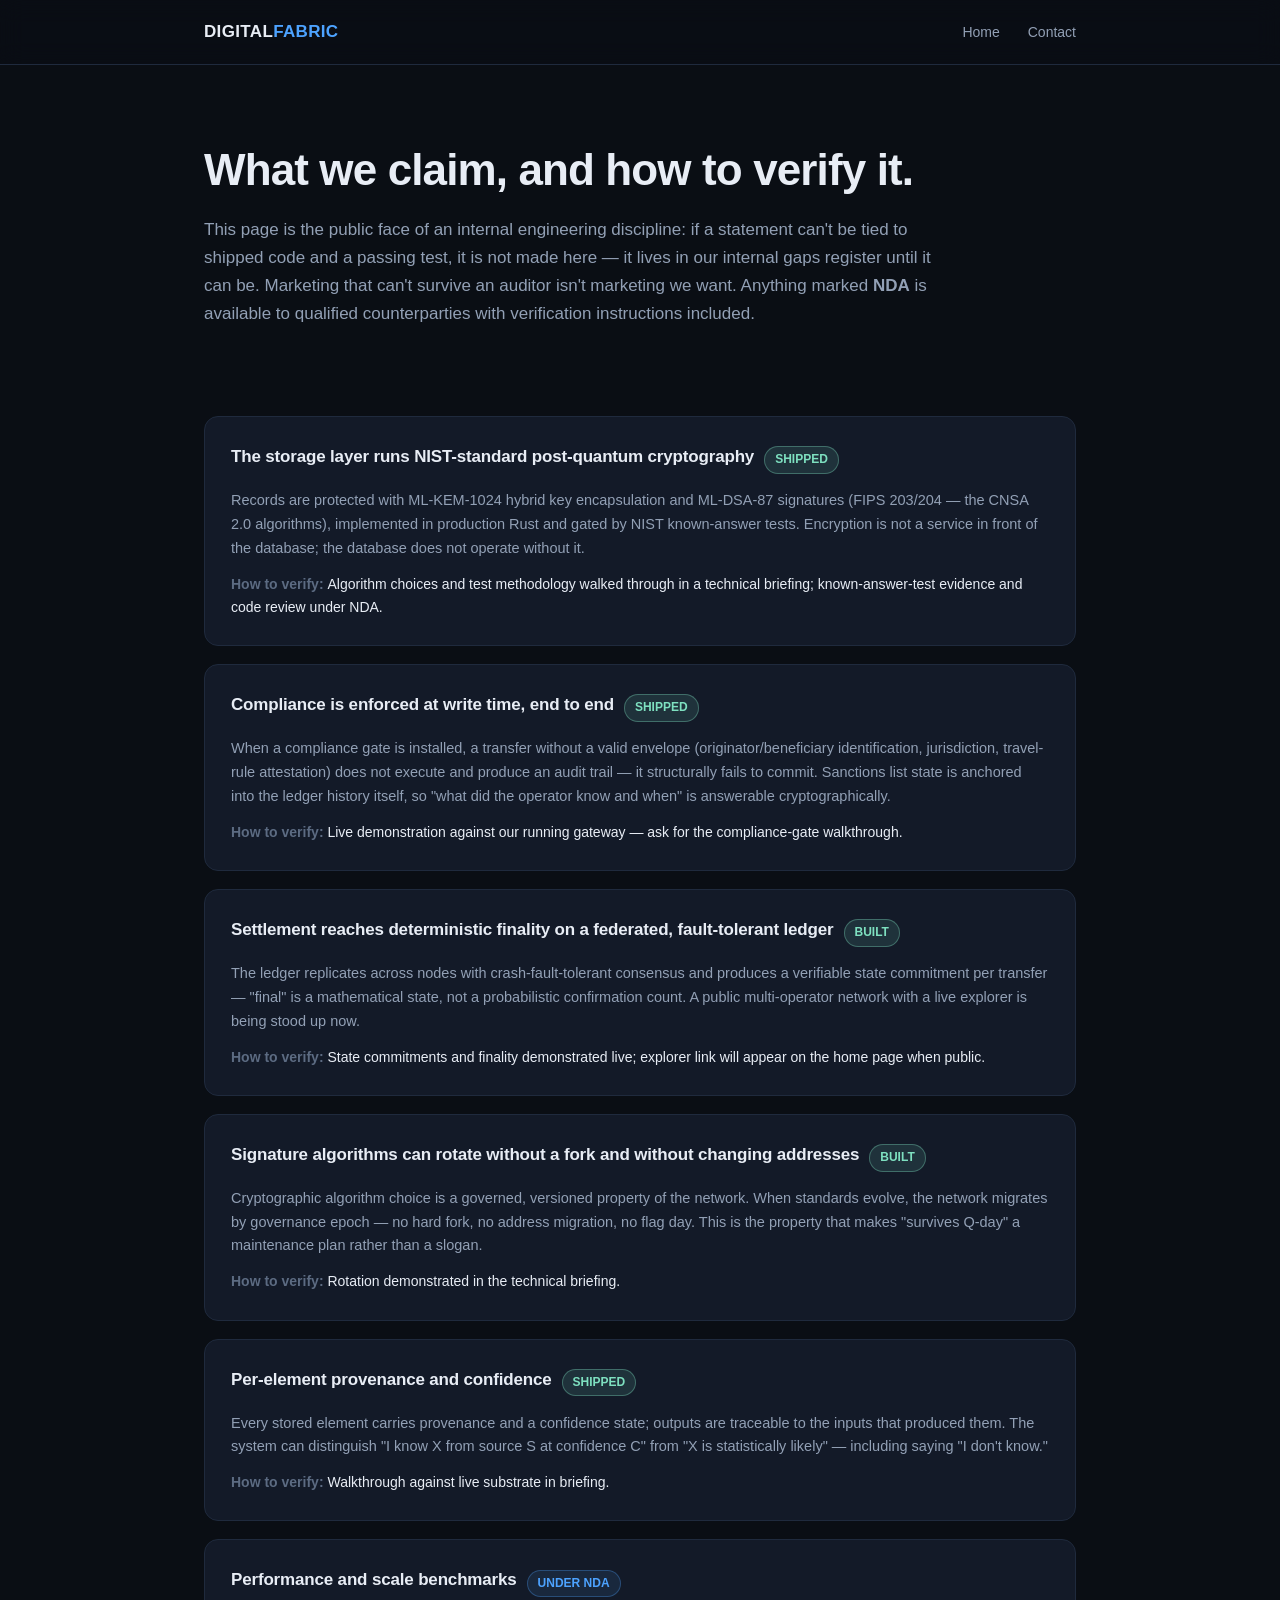
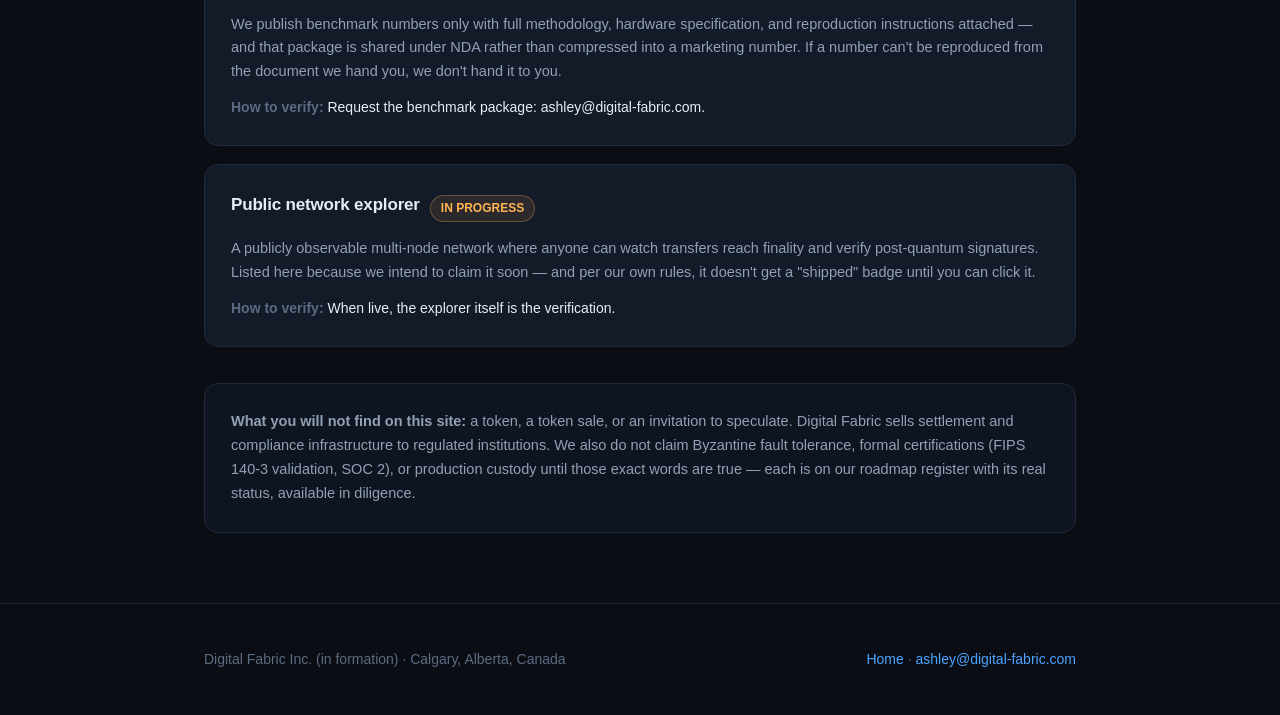
==== claims.html @ 1172ee97 "Static marketing site — Q-Day category positioning Pure HTML/CSS (crawlable, no build step). index.h" ====
<!DOCTYPE html>
<html lang="en">
<head>
<meta charset="utf-8">
<meta name="viewport" content="width=device-width, initial-scale=1">
<title>Claims &amp; Verification — Digital Fabric</title>
<meta name="description" content="Every public claim Digital Fabric makes about TrustDB, with its verification status. If a claim can't be tied to shipped code and a passing test, it doesn't appear here.">
<link rel="canonical" href="https://digital-fabric.com/claims.html">
<style>
:root{
  --bg:#0a0e14; --bg2:#0f1520; --panel:#131a28; --line:#1f2a3d;
  --text:#e8edf5; --muted:#92a0b5; --dim:#5c6b82;
  --accent:#4da3ff; --accent2:#7ee0c0; --warn:#ffb454;
}
*{margin:0;padding:0;box-sizing:border-box}
body{background:var(--bg);color:var(--text);font:16px/1.65 -apple-system,BlinkMacSystemFont,"Segoe UI",Roboto,Helvetica,Arial,sans-serif;-webkit-font-smoothing:antialiased}
a{color:var(--accent);text-decoration:none}
a:hover{text-decoration:underline}
.wrap{max-width:920px;margin:0 auto;padding:0 24px}
nav{position:sticky;top:0;background:rgba(10,14,20,.85);backdrop-filter:blur(12px);border-bottom:1px solid var(--line);z-index:10}
nav .wrap{display:flex;align-items:center;justify-content:space-between;height:64px}
.brand{font-weight:700;letter-spacing:.02em;color:var(--text);font-size:17px}
.brand span{color:var(--accent)}
nav ul{display:flex;gap:28px;list-style:none;align-items:center}
nav ul a{color:var(--muted);font-size:14px}
header{padding:80px 0 30px}
h1{font-size:clamp(30px,4.4vw,44px);letter-spacing:-.02em;line-height:1.15}
.lede{margin-top:20px;color:var(--muted);font-size:17px;max-width:740px}
section{padding:40px 0 70px}
.claim{background:var(--panel);border:1px solid var(--line);border-radius:14px;padding:26px;margin-top:18px}
.claim h3{font-size:17px;letter-spacing:-.01em;margin-bottom:6px}
.claim .row{display:flex;gap:10px;align-items:center;flex-wrap:wrap;margin-bottom:12px}
.badge{display:inline-block;font-size:12px;font-weight:600;padding:3px 10px;border-radius:999px;white-space:nowrap}
.b-live{background:rgba(126,224,192,.12);color:var(--accent2);border:1px solid rgba(126,224,192,.35)}
.b-soon{background:rgba(255,180,84,.1);color:var(--warn);border:1px solid rgba(255,180,84,.3)}
.b-nda{background:rgba(77,163,255,.1);color:var(--accent);border:1px solid rgba(77,163,255,.3)}
.claim p{color:var(--muted);font-size:14.5px}
.claim .verify{margin-top:12px;font-size:14px;color:var(--text)}
.claim .verify::before{content:"How to verify: ";color:var(--dim);font-weight:600}
.note{background:var(--bg2);border:1px solid var(--line);border-radius:14px;padding:26px;margin-top:36px;color:var(--muted);font-size:14.5px}
footer{border-top:1px solid var(--line);padding:44px 0;color:var(--dim);font-size:14px}
footer .wrap{display:flex;justify-content:space-between;gap:24px;flex-wrap:wrap}
</style>
</head>
<body>

<nav>
  <div class="wrap">
    <a href="index.html" style="text-decoration:none"><div class="brand">DIGITAL<span>FABRIC</span></div></a>
    <ul>
      <li><a href="index.html">Home</a></li>
      <li><a href="mailto:ashley@digital-fabric.com">Contact</a></li>
    </ul>
  </div>
</nav>

<header>
  <div class="wrap">
    <h1>What we claim, and how to verify it.</h1>
    <p class="lede">This page is the public face of an internal engineering discipline: if a statement can't be tied to shipped code and a passing test, it is not made here — it lives in our internal gaps register until it can be. Marketing that can't survive an auditor isn't marketing we want. Anything marked <strong>NDA</strong> is available to qualified counterparties with verification instructions included.</p>
  </div>
</header>

<section>
  <div class="wrap">

    <div class="claim">
      <div class="row"><h3>The storage layer runs NIST-standard post-quantum cryptography</h3><span class="badge b-live">SHIPPED</span></div>
      <p>Records are protected with ML-KEM-1024 hybrid key encapsulation and ML-DSA-87 signatures (FIPS 203/204 — the CNSA 2.0 algorithms), implemented in production Rust and gated by NIST known-answer tests. Encryption is not a service in front of the database; the database does not operate without it.</p>
      <div class="verify">Algorithm choices and test methodology walked through in a technical briefing; known-answer-test evidence and code review under NDA.</div>
    </div>

    <div class="claim">
      <div class="row"><h3>Compliance is enforced at write time, end to end</h3><span class="badge b-live">SHIPPED</span></div>
      <p>When a compliance gate is installed, a transfer without a valid envelope (originator/beneficiary identification, jurisdiction, travel-rule attestation) does not execute and produce an audit trail — it structurally fails to commit. Sanctions list state is anchored into the ledger history itself, so "what did the operator know and when" is answerable cryptographically.</p>
      <div class="verify">Live demonstration against our running gateway — ask for the compliance-gate walkthrough.</div>
    </div>

    <div class="claim">
      <div class="row"><h3>Settlement reaches deterministic finality on a federated, fault-tolerant ledger</h3><span class="badge b-live">BUILT</span></div>
      <p>The ledger replicates across nodes with crash-fault-tolerant consensus and produces a verifiable state commitment per transfer — "final" is a mathematical state, not a probabilistic confirmation count. A public multi-operator network with a live explorer is being stood up now.</p>
      <div class="verify">State commitments and finality demonstrated live; explorer link will appear on the home page when public.</div>
    </div>

    <div class="claim">
      <div class="row"><h3>Signature algorithms can rotate without a fork and without changing addresses</h3><span class="badge b-live">BUILT</span></div>
      <p>Cryptographic algorithm choice is a governed, versioned property of the network. When standards evolve, the network migrates by governance epoch — no hard fork, no address migration, no flag day. This is the property that makes "survives Q-day" a maintenance plan rather than a slogan.</p>
      <div class="verify">Rotation demonstrated in the technical briefing.</div>
    </div>

    <div class="claim">
      <div class="row"><h3>Per-element provenance and confidence</h3><span class="badge b-live">SHIPPED</span></div>
      <p>Every stored element carries provenance and a confidence state; outputs are traceable to the inputs that produced them. The system can distinguish "I know X from source S at confidence C" from "X is statistically likely" — including saying "I don't know."</p>
      <div class="verify">Walkthrough against live substrate in briefing.</div>
    </div>

    <div class="claim">
      <div class="row"><h3>Performance and scale benchmarks</h3><span class="badge b-nda">UNDER NDA</span></div>
      <p>We publish benchmark numbers only with full methodology, hardware specification, and reproduction instructions attached — and that package is shared under NDA rather than compressed into a marketing number. If a number can't be reproduced from the document we hand you, we don't hand it to you.</p>
      <div class="verify">Request the benchmark package: ashley@digital-fabric.com.</div>
    </div>

    <div class="claim">
      <div class="row"><h3>Public network explorer</h3><span class="badge b-soon">IN PROGRESS</span></div>
      <p>A publicly observable multi-node network where anyone can watch transfers reach finality and verify post-quantum signatures. Listed here because we intend to claim it soon — and per our own rules, it doesn't get a "shipped" badge until you can click it.</p>
      <div class="verify">When live, the explorer itself is the verification.</div>
    </div>

    <div class="note">
      <strong>What you will not find on this site:</strong> a token, a token sale, or an invitation to speculate. Digital Fabric sells settlement and compliance infrastructure to regulated institutions. We also do not claim Byzantine fault tolerance, formal certifications (FIPS 140-3 validation, SOC 2), or production custody until those exact words are true — each is on our roadmap register with its real status, available in diligence.
    </div>

  </div>
</section>

<footer>
  <div class="wrap">
    <div>Digital Fabric Inc. (in formation) · Calgary, Alberta, Canada</div>
    <div><a href="index.html">Home</a> · <a href="mailto:ashley@digital-fabric.com">ashley@digital-fabric.com</a></div>
  </div>
</footer>

</body>
</html>
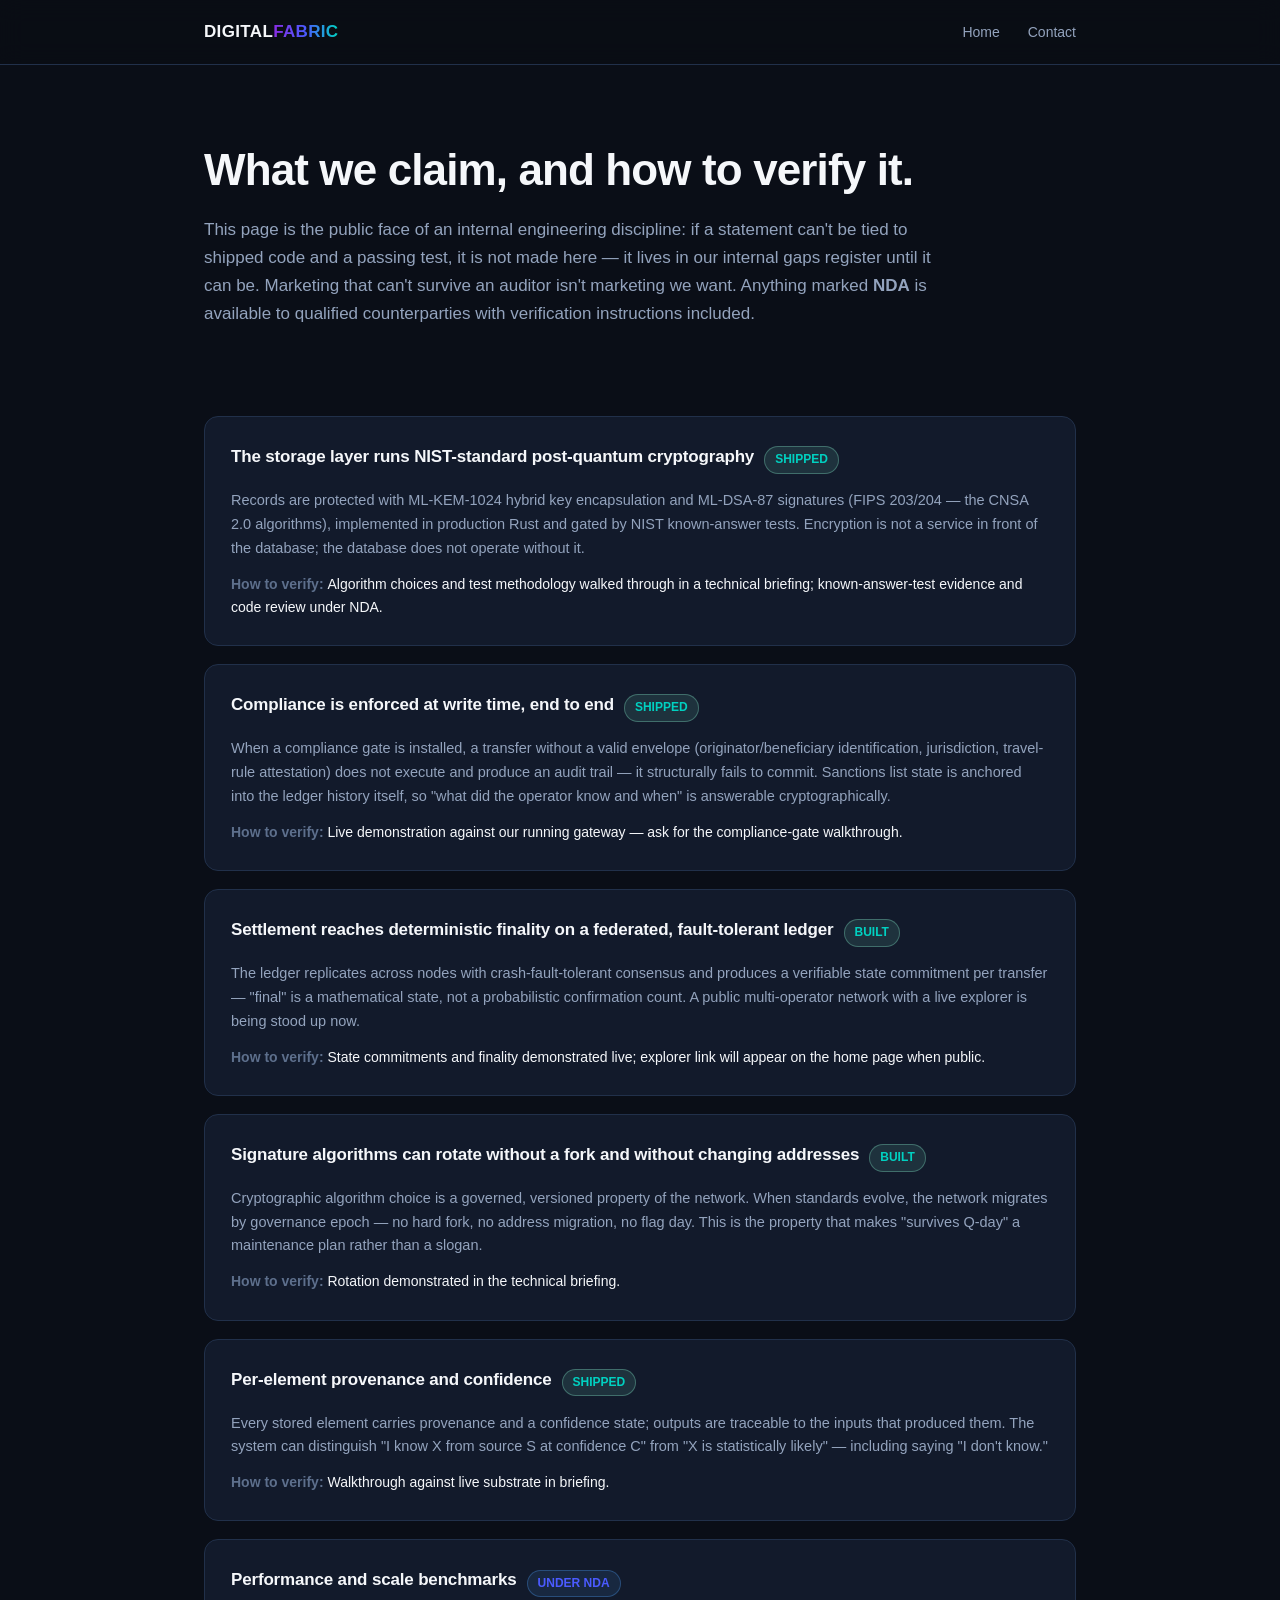
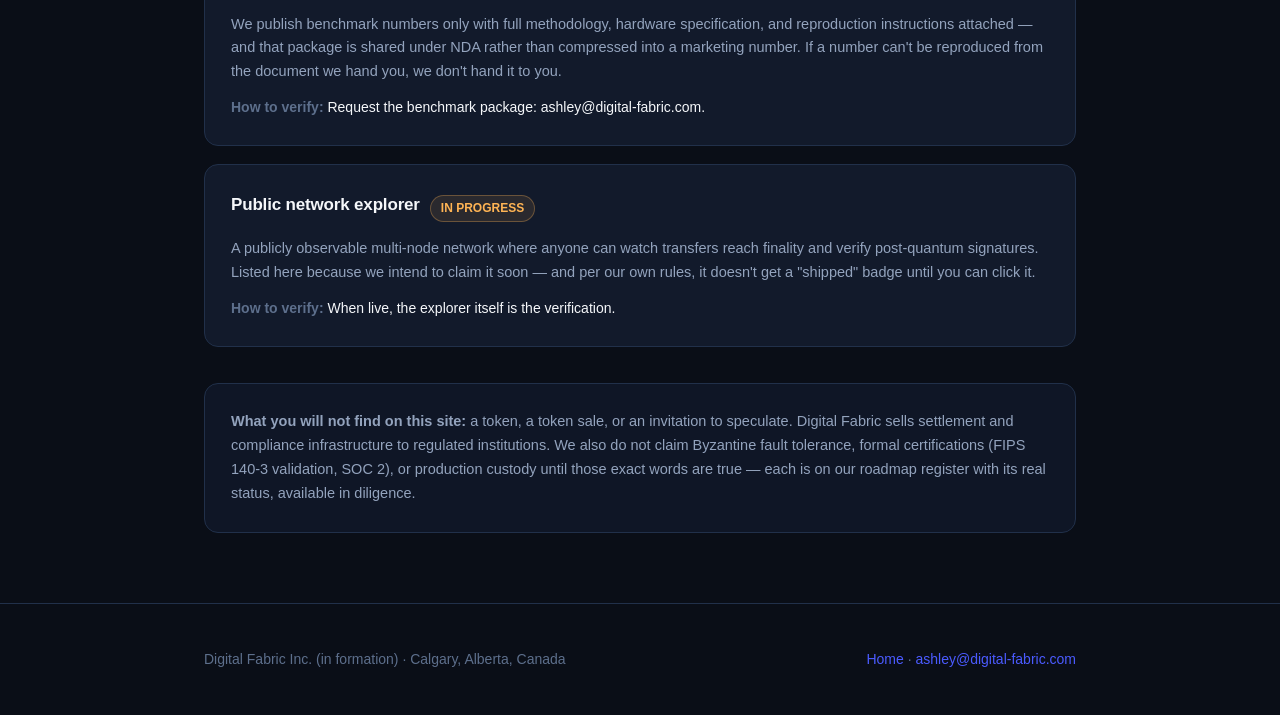
==== commit 7785957f: "brand: apply Digital Fabric identity + animated topological-braid hero - Brand palette across index/" ====
--- a/claims.html
+++ b/claims.html
@@ -5,12 +5,14 @@
 <meta name="viewport" content="width=device-width, initial-scale=1">
 <title>Claims &amp; Verification — Digital Fabric</title>
 <meta name="description" content="Every public claim Digital Fabric makes about TrustDB, with its verification status. If a claim can't be tied to shipped code and a passing test, it doesn't appear here.">
+<meta name="theme-color" content="#0A0E17">
+<link rel="icon" href="assets/app-icon.svg" type="image/svg+xml">
 <link rel="canonical" href="https://digital-fabric.com/claims.html">
 <style>
 :root{
-  --bg:#0a0e14; --bg2:#0f1520; --panel:#131a28; --line:#1f2a3d;
-  --text:#e8edf5; --muted:#92a0b5; --dim:#5c6b82;
-  --accent:#4da3ff; --accent2:#7ee0c0; --warn:#ffb454;
+  --bg:#0A0E17; --bg2:#0f1626; --panel:#121a2b; --line:#21304a;
+  --text:#F5F7FA; --muted:#93a3bd; --dim:#5d6f8c;
+  --accent:#4B5BFF; --accent2:#00D1C1; --warn:#ffb454;
 }
 *{margin:0;padding:0;box-sizing:border-box}
 body{background:var(--bg);color:var(--text);font:16px/1.65 -apple-system,BlinkMacSystemFont,"Segoe UI",Roboto,Helvetica,Arial,sans-serif;-webkit-font-smoothing:antialiased}
@@ -20,7 +22,7 @@
 nav{position:sticky;top:0;background:rgba(10,14,20,.85);backdrop-filter:blur(12px);border-bottom:1px solid var(--line);z-index:10}
 nav .wrap{display:flex;align-items:center;justify-content:space-between;height:64px}
 .brand{font-weight:700;letter-spacing:.02em;color:var(--text);font-size:17px}
-.brand span{color:var(--accent)}
+.brand span{background:linear-gradient(90deg,#8A2BE2,#4B5BFF,#00D1C1);-webkit-background-clip:text;background-clip:text;color:transparent}
 nav ul{display:flex;gap:28px;list-style:none;align-items:center}
 nav ul a{color:var(--muted);font-size:14px}
 header{padding:80px 0 30px}
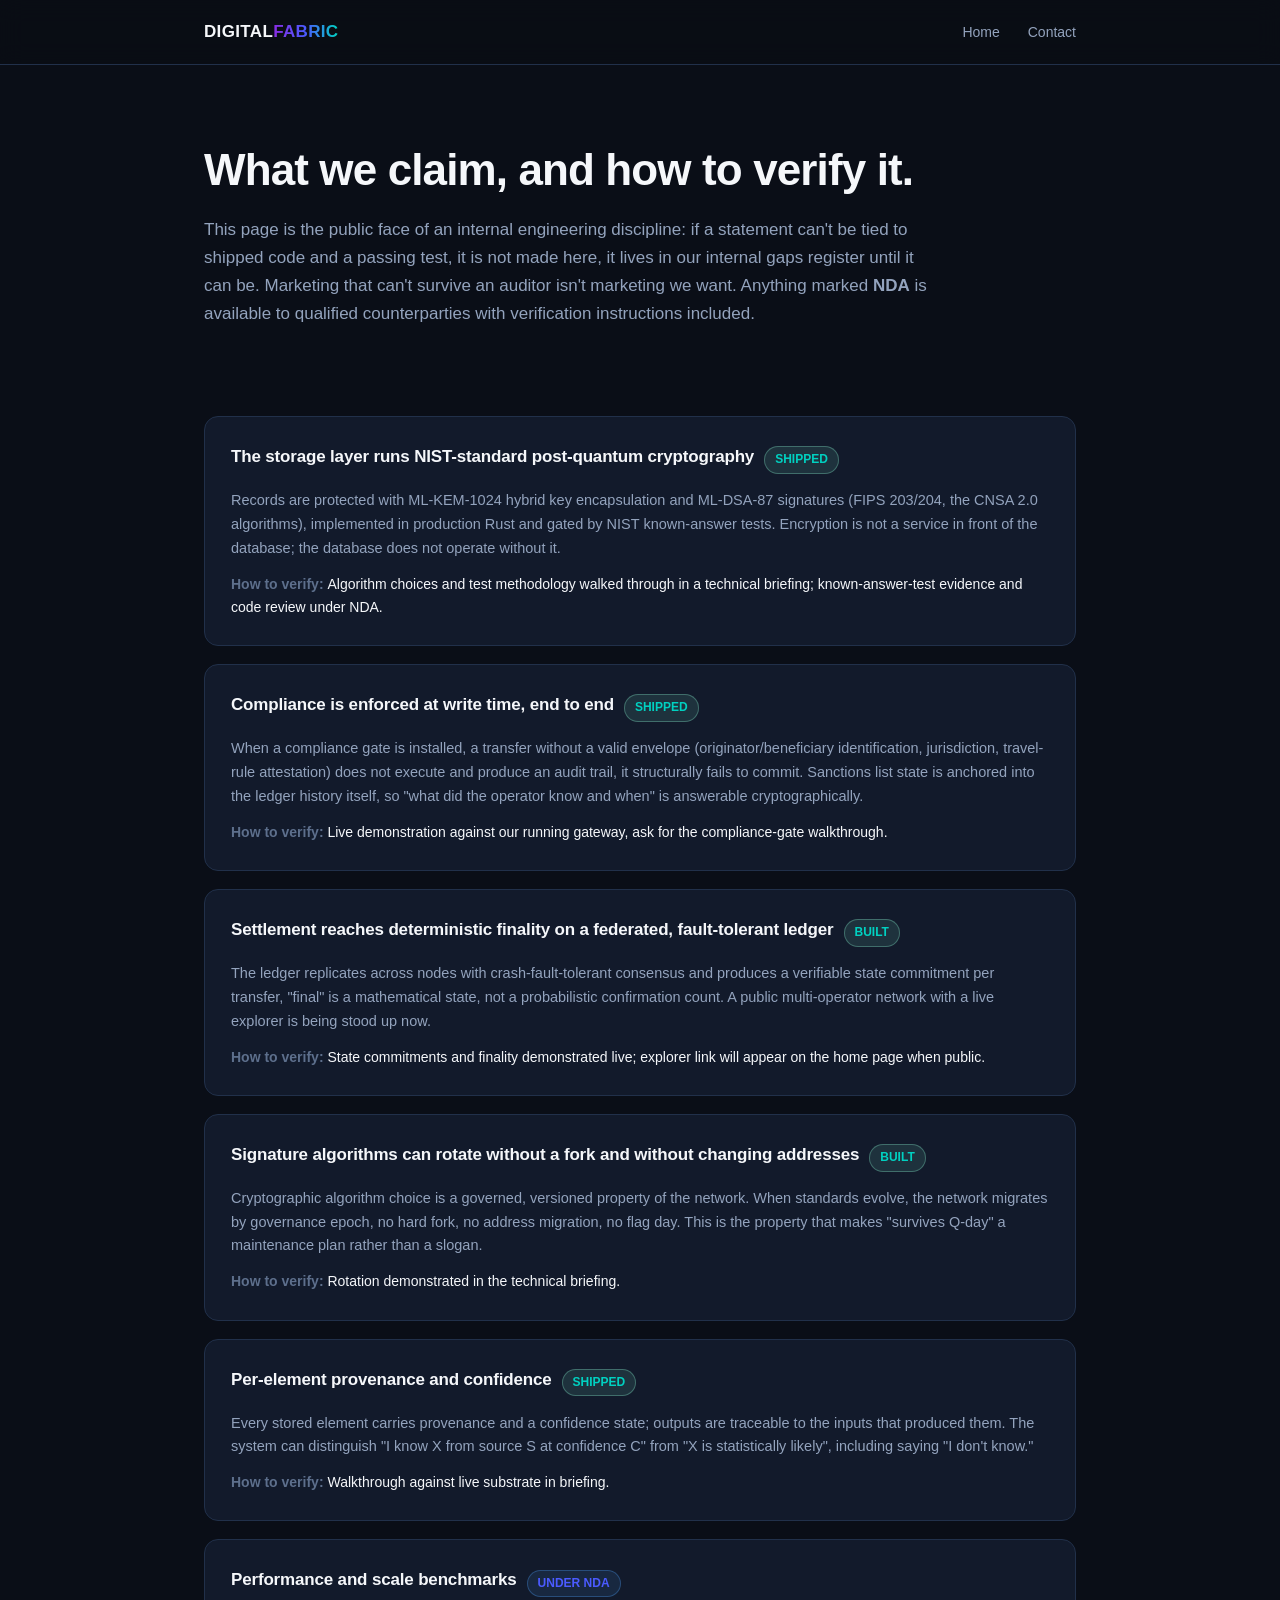
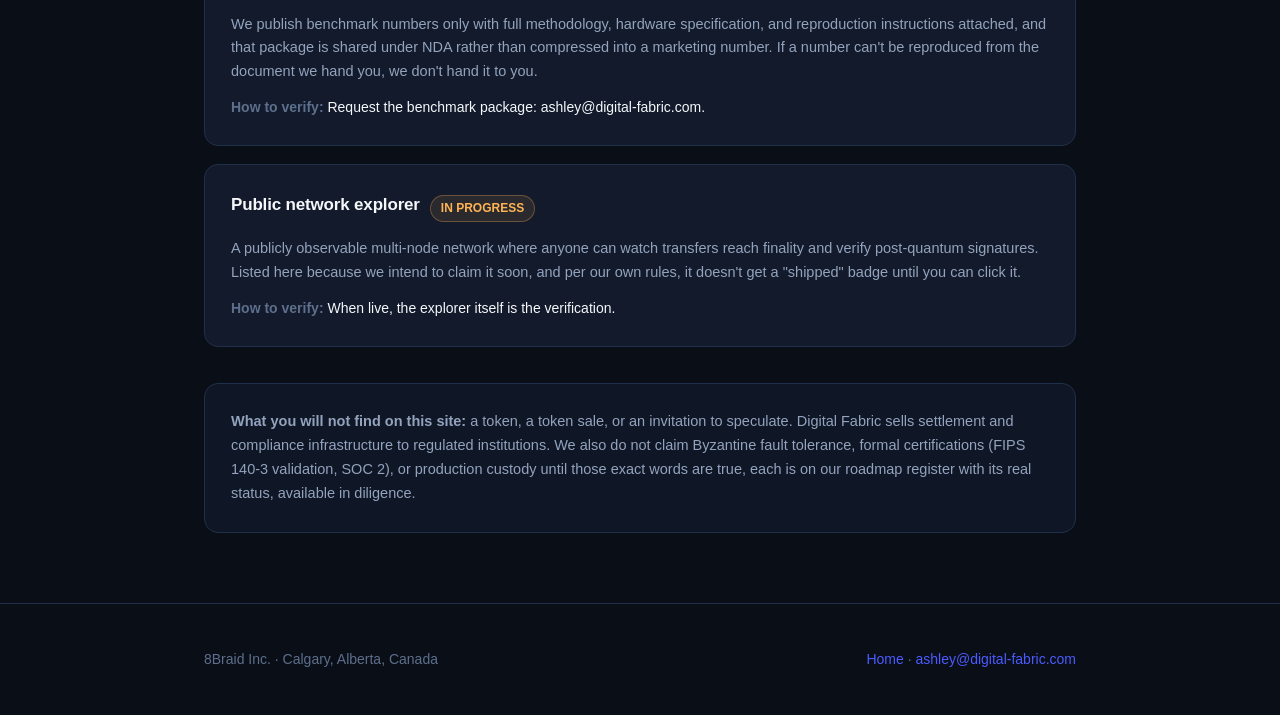
==== commit 5fa3adbd: "Site says 8Braid Inc. and 8DB; em dashes removed from prose TrustDB renamed to 8DB throughout; compa" ====
--- a/claims.html
+++ b/claims.html
@@ -3,8 +3,8 @@
 <head>
 <meta charset="utf-8">
 <meta name="viewport" content="width=device-width, initial-scale=1">
-<title>Claims &amp; Verification — Digital Fabric</title>
-<meta name="description" content="Every public claim Digital Fabric makes about TrustDB, with its verification status. If a claim can't be tied to shipped code and a passing test, it doesn't appear here.">
+<title>Claims &amp; Verification: Digital Fabric</title>
+<meta name="description" content="Every public claim 8Braid Inc. makes about 8DB, with its verification status. If a claim can't be tied to shipped code and a passing test, it doesn't appear here.">
 <meta name="theme-color" content="#0A0E17">
 <link rel="icon" href="assets/app-icon.svg" type="image/svg+xml">
 <link rel="canonical" href="https://digital-fabric.com/claims.html">
@@ -59,7 +59,7 @@
 <header>
   <div class="wrap">
     <h1>What we claim, and how to verify it.</h1>
-    <p class="lede">This page is the public face of an internal engineering discipline: if a statement can't be tied to shipped code and a passing test, it is not made here — it lives in our internal gaps register until it can be. Marketing that can't survive an auditor isn't marketing we want. Anything marked <strong>NDA</strong> is available to qualified counterparties with verification instructions included.</p>
+    <p class="lede">This page is the public face of an internal engineering discipline: if a statement can't be tied to shipped code and a passing test, it is not made here, it lives in our internal gaps register until it can be. Marketing that can't survive an auditor isn't marketing we want. Anything marked <strong>NDA</strong> is available to qualified counterparties with verification instructions included.</p>
   </div>
 </header>
 
@@ -68,48 +68,48 @@
 
     <div class="claim">
       <div class="row"><h3>The storage layer runs NIST-standard post-quantum cryptography</h3><span class="badge b-live">SHIPPED</span></div>
-      <p>Records are protected with ML-KEM-1024 hybrid key encapsulation and ML-DSA-87 signatures (FIPS 203/204 — the CNSA 2.0 algorithms), implemented in production Rust and gated by NIST known-answer tests. Encryption is not a service in front of the database; the database does not operate without it.</p>
+      <p>Records are protected with ML-KEM-1024 hybrid key encapsulation and ML-DSA-87 signatures (FIPS 203/204, the CNSA 2.0 algorithms), implemented in production Rust and gated by NIST known-answer tests. Encryption is not a service in front of the database; the database does not operate without it.</p>
       <div class="verify">Algorithm choices and test methodology walked through in a technical briefing; known-answer-test evidence and code review under NDA.</div>
     </div>
 
     <div class="claim">
       <div class="row"><h3>Compliance is enforced at write time, end to end</h3><span class="badge b-live">SHIPPED</span></div>
-      <p>When a compliance gate is installed, a transfer without a valid envelope (originator/beneficiary identification, jurisdiction, travel-rule attestation) does not execute and produce an audit trail — it structurally fails to commit. Sanctions list state is anchored into the ledger history itself, so "what did the operator know and when" is answerable cryptographically.</p>
-      <div class="verify">Live demonstration against our running gateway — ask for the compliance-gate walkthrough.</div>
+      <p>When a compliance gate is installed, a transfer without a valid envelope (originator/beneficiary identification, jurisdiction, travel-rule attestation) does not execute and produce an audit trail, it structurally fails to commit. Sanctions list state is anchored into the ledger history itself, so "what did the operator know and when" is answerable cryptographically.</p>
+      <div class="verify">Live demonstration against our running gateway, ask for the compliance-gate walkthrough.</div>
     </div>
 
     <div class="claim">
       <div class="row"><h3>Settlement reaches deterministic finality on a federated, fault-tolerant ledger</h3><span class="badge b-live">BUILT</span></div>
-      <p>The ledger replicates across nodes with crash-fault-tolerant consensus and produces a verifiable state commitment per transfer — "final" is a mathematical state, not a probabilistic confirmation count. A public multi-operator network with a live explorer is being stood up now.</p>
+      <p>The ledger replicates across nodes with crash-fault-tolerant consensus and produces a verifiable state commitment per transfer, "final" is a mathematical state, not a probabilistic confirmation count. A public multi-operator network with a live explorer is being stood up now.</p>
       <div class="verify">State commitments and finality demonstrated live; explorer link will appear on the home page when public.</div>
     </div>
 
     <div class="claim">
       <div class="row"><h3>Signature algorithms can rotate without a fork and without changing addresses</h3><span class="badge b-live">BUILT</span></div>
-      <p>Cryptographic algorithm choice is a governed, versioned property of the network. When standards evolve, the network migrates by governance epoch — no hard fork, no address migration, no flag day. This is the property that makes "survives Q-day" a maintenance plan rather than a slogan.</p>
+      <p>Cryptographic algorithm choice is a governed, versioned property of the network. When standards evolve, the network migrates by governance epoch, no hard fork, no address migration, no flag day. This is the property that makes "survives Q-day" a maintenance plan rather than a slogan.</p>
       <div class="verify">Rotation demonstrated in the technical briefing.</div>
     </div>
 
     <div class="claim">
       <div class="row"><h3>Per-element provenance and confidence</h3><span class="badge b-live">SHIPPED</span></div>
-      <p>Every stored element carries provenance and a confidence state; outputs are traceable to the inputs that produced them. The system can distinguish "I know X from source S at confidence C" from "X is statistically likely" — including saying "I don't know."</p>
+      <p>Every stored element carries provenance and a confidence state; outputs are traceable to the inputs that produced them. The system can distinguish "I know X from source S at confidence C" from "X is statistically likely", including saying "I don't know."</p>
       <div class="verify">Walkthrough against live substrate in briefing.</div>
     </div>
 
     <div class="claim">
       <div class="row"><h3>Performance and scale benchmarks</h3><span class="badge b-nda">UNDER NDA</span></div>
-      <p>We publish benchmark numbers only with full methodology, hardware specification, and reproduction instructions attached — and that package is shared under NDA rather than compressed into a marketing number. If a number can't be reproduced from the document we hand you, we don't hand it to you.</p>
+      <p>We publish benchmark numbers only with full methodology, hardware specification, and reproduction instructions attached, and that package is shared under NDA rather than compressed into a marketing number. If a number can't be reproduced from the document we hand you, we don't hand it to you.</p>
       <div class="verify">Request the benchmark package: ashley@digital-fabric.com.</div>
     </div>
 
     <div class="claim">
       <div class="row"><h3>Public network explorer</h3><span class="badge b-soon">IN PROGRESS</span></div>
-      <p>A publicly observable multi-node network where anyone can watch transfers reach finality and verify post-quantum signatures. Listed here because we intend to claim it soon — and per our own rules, it doesn't get a "shipped" badge until you can click it.</p>
+      <p>A publicly observable multi-node network where anyone can watch transfers reach finality and verify post-quantum signatures. Listed here because we intend to claim it soon, and per our own rules, it doesn't get a "shipped" badge until you can click it.</p>
       <div class="verify">When live, the explorer itself is the verification.</div>
     </div>
 
     <div class="note">
-      <strong>What you will not find on this site:</strong> a token, a token sale, or an invitation to speculate. Digital Fabric sells settlement and compliance infrastructure to regulated institutions. We also do not claim Byzantine fault tolerance, formal certifications (FIPS 140-3 validation, SOC 2), or production custody until those exact words are true — each is on our roadmap register with its real status, available in diligence.
+      <strong>What you will not find on this site:</strong> a token, a token sale, or an invitation to speculate. Digital Fabric sells settlement and compliance infrastructure to regulated institutions. We also do not claim Byzantine fault tolerance, formal certifications (FIPS 140-3 validation, SOC 2), or production custody until those exact words are true, each is on our roadmap register with its real status, available in diligence.
     </div>
 
   </div>
@@ -117,7 +117,7 @@
 
 <footer>
   <div class="wrap">
-    <div>Digital Fabric Inc. (in formation) · Calgary, Alberta, Canada</div>
+    <div>8Braid Inc. · Calgary, Alberta, Canada</div>
     <div><a href="index.html">Home</a> · <a href="mailto:ashley@digital-fabric.com">ashley@digital-fabric.com</a></div>
   </div>
 </footer>
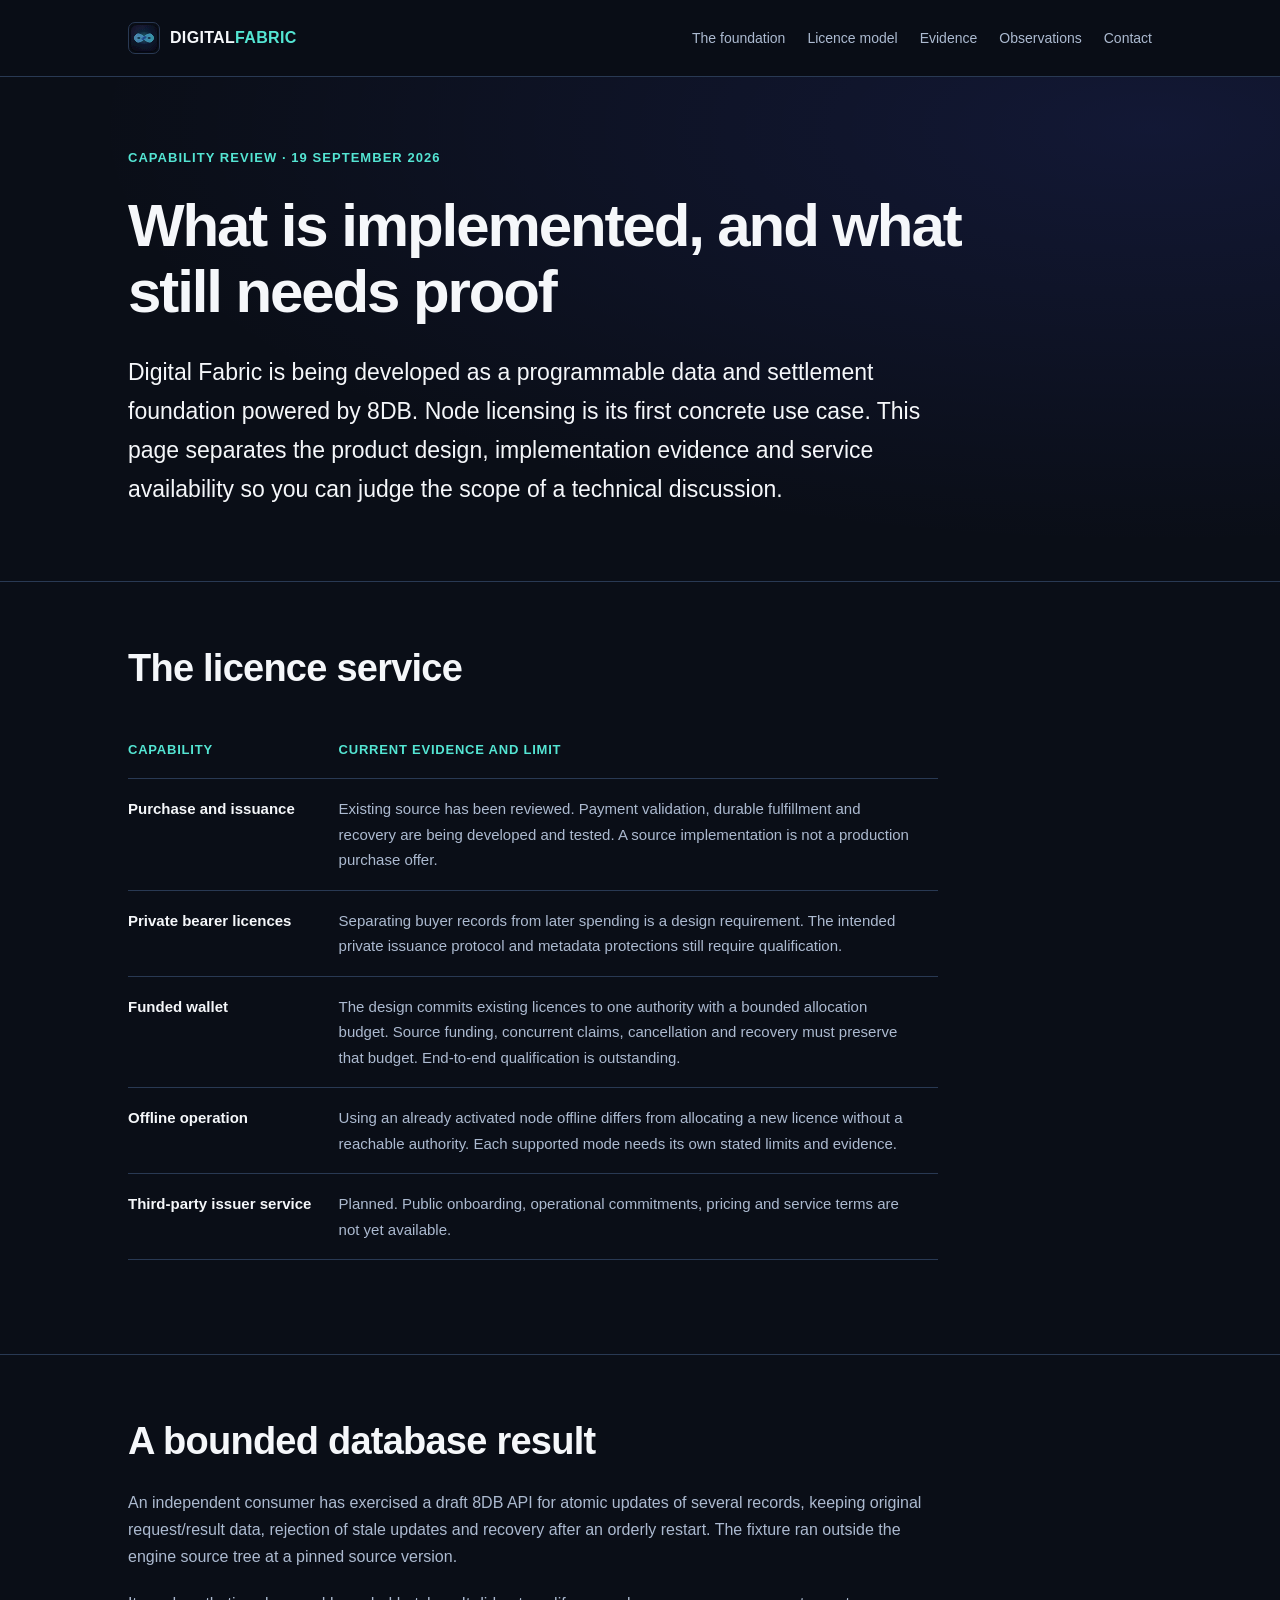
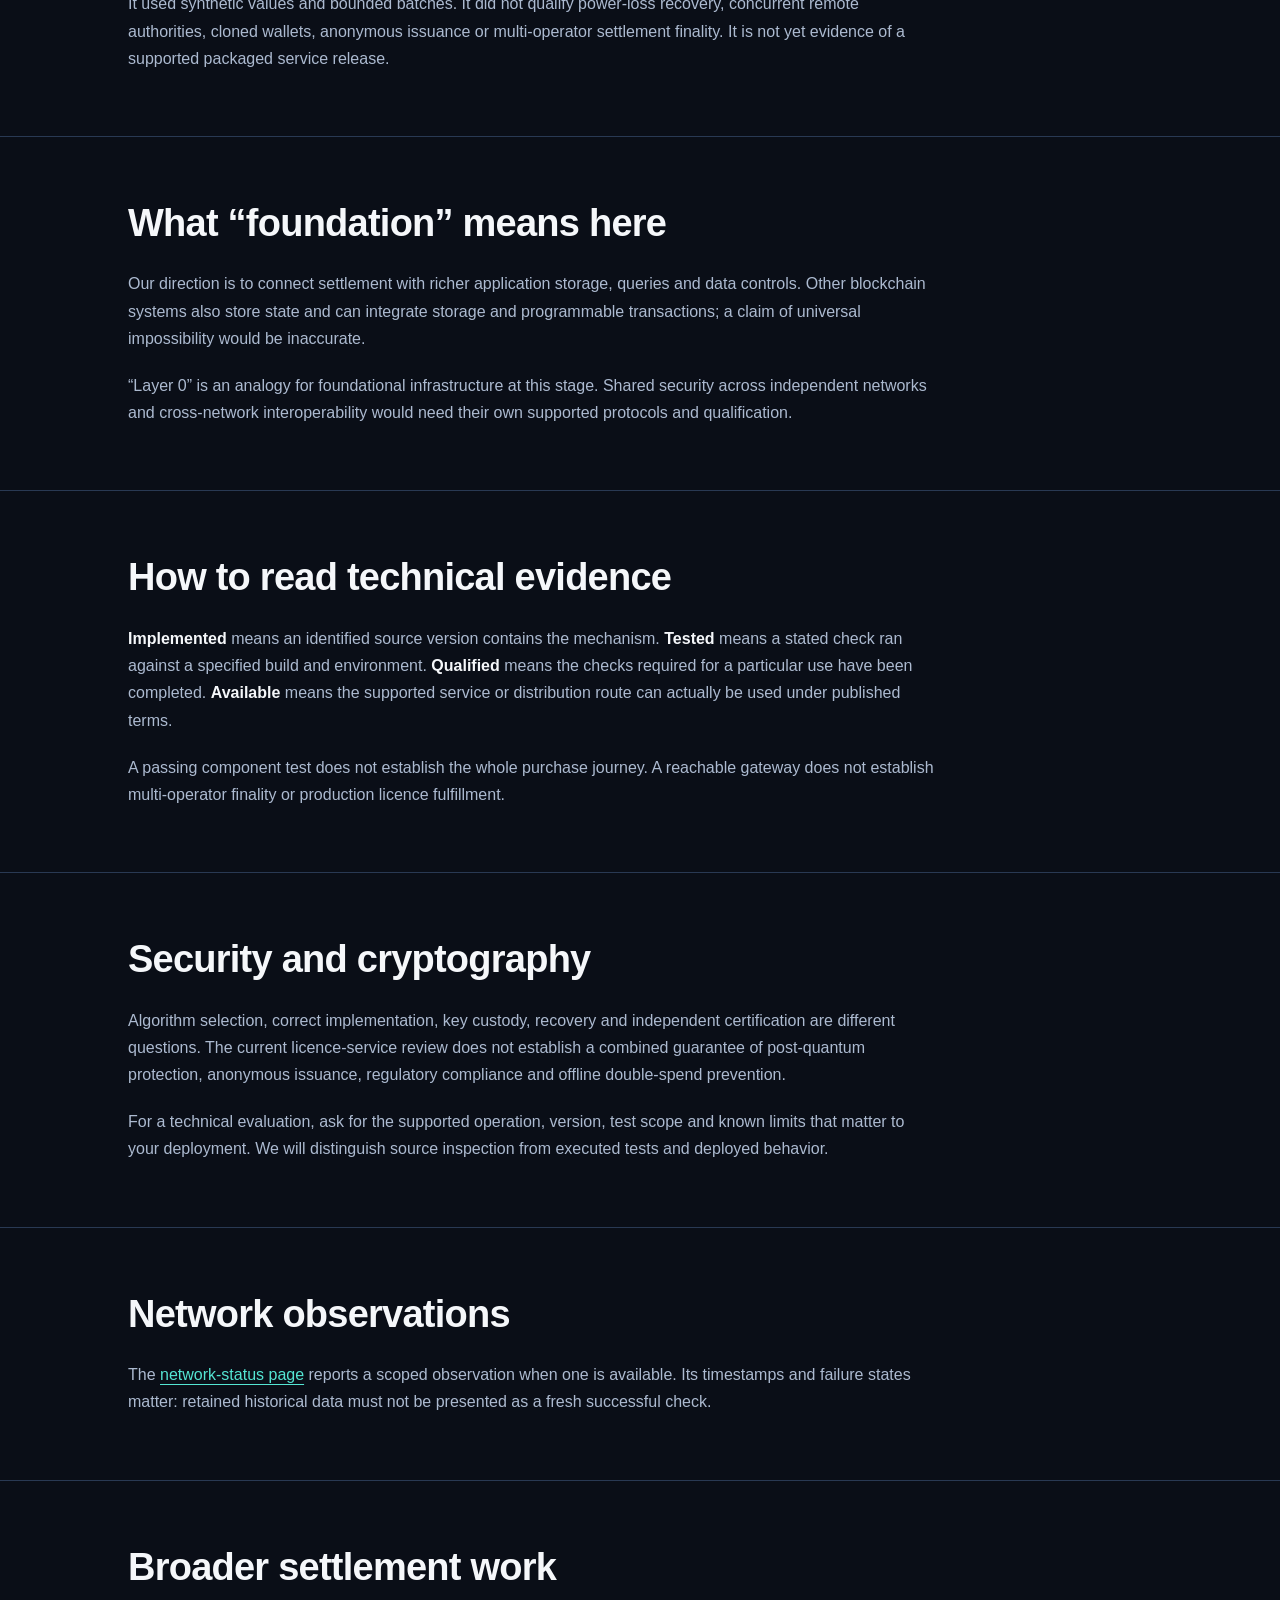
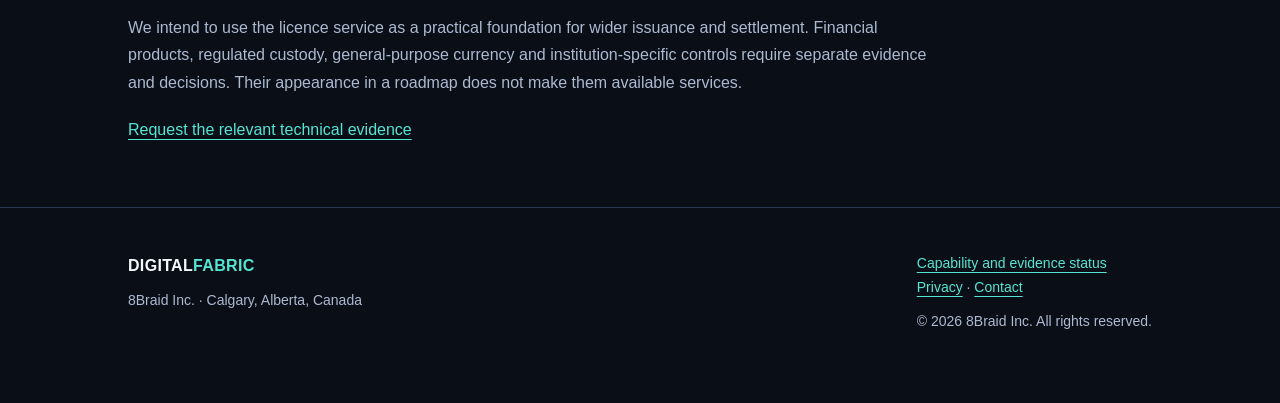
==== commit ae2b87a8: "Explain Digital Fabric foundation and scope licence-service evidence" ====
--- a/claims.html
+++ b/claims.html
@@ -1,126 +1,25 @@
 <!DOCTYPE html>
-<html lang="en">
-<head>
-<meta charset="utf-8">
-<meta name="viewport" content="width=device-width, initial-scale=1">
-<title>Claims &amp; Verification: Digital Fabric</title>
-<meta name="description" content="Every public claim 8Braid Inc. makes about 8DB, with its verification status. If a claim can't be tied to shipped code and a passing test, it doesn't appear here.">
-<meta name="theme-color" content="#0A0E17">
-<link rel="icon" href="assets/app-icon.svg" type="image/svg+xml">
-<link rel="canonical" href="https://digital-fabric.com/claims.html">
-<style>
-:root{
-  --bg:#0A0E17; --bg2:#0f1626; --panel:#121a2b; --line:#21304a;
-  --text:#F5F7FA; --muted:#93a3bd; --dim:#5d6f8c;
-  --accent:#4B5BFF; --accent2:#00D1C1; --warn:#ffb454;
-}
-*{margin:0;padding:0;box-sizing:border-box}
-body{background:var(--bg);color:var(--text);font:16px/1.65 -apple-system,BlinkMacSystemFont,"Segoe UI",Roboto,Helvetica,Arial,sans-serif;-webkit-font-smoothing:antialiased}
-a{color:var(--accent);text-decoration:none}
-a:hover{text-decoration:underline}
-.wrap{max-width:920px;margin:0 auto;padding:0 24px}
-nav{position:sticky;top:0;background:rgba(10,14,20,.85);backdrop-filter:blur(12px);border-bottom:1px solid var(--line);z-index:10}
-nav .wrap{display:flex;align-items:center;justify-content:space-between;height:64px}
-.brand{font-weight:700;letter-spacing:.02em;color:var(--text);font-size:17px}
-.brand span{background:linear-gradient(90deg,#8A2BE2,#4B5BFF,#00D1C1);-webkit-background-clip:text;background-clip:text;color:transparent}
-nav ul{display:flex;gap:28px;list-style:none;align-items:center}
-nav ul a{color:var(--muted);font-size:14px}
-header{padding:80px 0 30px}
-h1{font-size:clamp(30px,4.4vw,44px);letter-spacing:-.02em;line-height:1.15}
-.lede{margin-top:20px;color:var(--muted);font-size:17px;max-width:740px}
-section{padding:40px 0 70px}
-.claim{background:var(--panel);border:1px solid var(--line);border-radius:14px;padding:26px;margin-top:18px}
-.claim h3{font-size:17px;letter-spacing:-.01em;margin-bottom:6px}
-.claim .row{display:flex;gap:10px;align-items:center;flex-wrap:wrap;margin-bottom:12px}
-.badge{display:inline-block;font-size:12px;font-weight:600;padding:3px 10px;border-radius:999px;white-space:nowrap}
-.b-live{background:rgba(126,224,192,.12);color:var(--accent2);border:1px solid rgba(126,224,192,.35)}
-.b-soon{background:rgba(255,180,84,.1);color:var(--warn);border:1px solid rgba(255,180,84,.3)}
-.b-nda{background:rgba(77,163,255,.1);color:var(--accent);border:1px solid rgba(77,163,255,.3)}
-.claim p{color:var(--muted);font-size:14.5px}
-.claim .verify{margin-top:12px;font-size:14px;color:var(--text)}
-.claim .verify::before{content:"How to verify: ";color:var(--dim);font-weight:600}
-.note{background:var(--bg2);border:1px solid var(--line);border-radius:14px;padding:26px;margin-top:36px;color:var(--muted);font-size:14.5px}
-footer{border-top:1px solid var(--line);padding:44px 0;color:var(--dim);font-size:14px}
-footer .wrap{display:flex;justify-content:space-between;gap:24px;flex-wrap:wrap}
-</style>
-</head>
-<body>
-
-<nav>
-  <div class="wrap">
-    <a href="index.html" style="text-decoration:none"><div class="brand">DIGITAL<span>FABRIC</span></div></a>
-    <ul>
-      <li><a href="index.html">Home</a></li>
-      <li><a href="mailto:ashley@digital-fabric.com">Contact</a></li>
-    </ul>
-  </div>
-</nav>
-
-<header>
-  <div class="wrap">
-    <h1>What we claim, and how to verify it.</h1>
-    <p class="lede">This page is the public face of an internal engineering discipline: if a statement can't be tied to shipped code and a passing test, it is not made here, it lives in our internal gaps register until it can be. Marketing that can't survive an auditor isn't marketing we want. Anything marked <strong>NDA</strong> is available to qualified counterparties with verification instructions included.</p>
-  </div>
-</header>
-
-<section>
-  <div class="wrap">
-
-    <div class="claim">
-      <div class="row"><h3>The storage layer runs NIST-standard post-quantum cryptography</h3><span class="badge b-live">SHIPPED</span></div>
-      <p>Records are protected with ML-KEM-1024 hybrid key encapsulation and ML-DSA-87 signatures (FIPS 203/204, the CNSA 2.0 algorithms), implemented in production Rust and gated by NIST known-answer tests. Encryption is not a service in front of the database; the database does not operate without it.</p>
-      <div class="verify">Algorithm choices and test methodology walked through in a technical briefing; known-answer-test evidence and code review under NDA.</div>
-    </div>
-
-    <div class="claim">
-      <div class="row"><h3>Compliance is enforced at write time, end to end</h3><span class="badge b-live">SHIPPED</span></div>
-      <p>When a compliance gate is installed, a transfer without a valid envelope (originator/beneficiary identification, jurisdiction, travel-rule attestation) does not execute and produce an audit trail, it structurally fails to commit. Sanctions list state is anchored into the ledger history itself, so "what did the operator know and when" is answerable cryptographically.</p>
-      <div class="verify">Live demonstration against our running gateway, ask for the compliance-gate walkthrough.</div>
-    </div>
-
-    <div class="claim">
-      <div class="row"><h3>Settlement reaches deterministic finality on a federated, fault-tolerant ledger</h3><span class="badge b-live">BUILT</span></div>
-      <p>The ledger replicates across nodes with crash-fault-tolerant consensus and produces a verifiable state commitment per transfer, "final" is a mathematical state, not a probabilistic confirmation count. A public multi-operator network with a live explorer is being stood up now.</p>
-      <div class="verify">State commitments and finality demonstrated live; explorer link will appear on the home page when public.</div>
-    </div>
-
-    <div class="claim">
-      <div class="row"><h3>Signature algorithms can rotate without a fork and without changing addresses</h3><span class="badge b-live">BUILT</span></div>
-      <p>Cryptographic algorithm choice is a governed, versioned property of the network. When standards evolve, the network migrates by governance epoch, no hard fork, no address migration, no flag day. This is the property that makes "survives Q-day" a maintenance plan rather than a slogan.</p>
-      <div class="verify">Rotation demonstrated in the technical briefing.</div>
-    </div>
-
-    <div class="claim">
-      <div class="row"><h3>Per-element provenance and confidence</h3><span class="badge b-live">SHIPPED</span></div>
-      <p>Every stored element carries provenance and a confidence state; outputs are traceable to the inputs that produced them. The system can distinguish "I know X from source S at confidence C" from "X is statistically likely", including saying "I don't know."</p>
-      <div class="verify">Walkthrough against live substrate in briefing.</div>
-    </div>
-
-    <div class="claim">
-      <div class="row"><h3>Performance and scale benchmarks</h3><span class="badge b-nda">UNDER NDA</span></div>
-      <p>We publish benchmark numbers only with full methodology, hardware specification, and reproduction instructions attached, and that package is shared under NDA rather than compressed into a marketing number. If a number can't be reproduced from the document we hand you, we don't hand it to you.</p>
-      <div class="verify">Request the benchmark package: ashley@digital-fabric.com.</div>
-    </div>
-
-    <div class="claim">
-      <div class="row"><h3>Public network explorer</h3><span class="badge b-soon">IN PROGRESS</span></div>
-      <p>A publicly observable multi-node network where anyone can watch transfers reach finality and verify post-quantum signatures. Listed here because we intend to claim it soon, and per our own rules, it doesn't get a "shipped" badge until you can click it.</p>
-      <div class="verify">When live, the explorer itself is the verification.</div>
-    </div>
-
-    <div class="note">
-      <strong>What you will not find on this site:</strong> a token, a token sale, or an invitation to speculate. Digital Fabric sells settlement and compliance infrastructure to regulated institutions. We also do not claim Byzantine fault tolerance, formal certifications (FIPS 140-3 validation, SOC 2), or production custody until those exact words are true, each is on our roadmap register with its real status, available in diligence.
-    </div>
-
-  </div>
-</section>
-
-<footer>
-  <div class="wrap">
-    <div>8Braid Inc. · Calgary, Alberta, Canada</div>
-    <div><a href="index.html">Home</a> · <a href="mailto:ashley@digital-fabric.com">ashley@digital-fabric.com</a></div>
-  </div>
-</footer>
-
-</body>
-</html>
+<html lang="en"><head>
+<meta charset="utf-8"><meta name="viewport" content="width=device-width, initial-scale=1">
+<title>Digital Fabric | Capabilities and evidence</title><meta name="description" content="The Digital Fabric licence-service design, bounded 8DB test evidence, qualification work and availability, reviewed 19 September 2026.">
+<meta name="theme-color" content="#0A0E17"><link rel="icon" href="assets/app-icon.svg" type="image/svg+xml">
+<link rel="stylesheet" href="assets/css/foundation.css"><link rel="canonical" href="https://www.digital-fabric.com/claims.html">
+<meta property="og:title" content="Digital Fabric | Capabilities and evidence"><meta property="og:description" content="The Digital Fabric licence-service design, bounded 8DB test evidence, qualification work and availability, reviewed 19 September 2026."><meta property="og:type" content="website"><meta property="og:url" content="https://www.digital-fabric.com/claims.html"><meta property="og:image" content="https://www.digital-fabric.com/assets/app-icon.svg"><meta name="twitter:card" content="summary">
+<script type="application/ld+json">{"@context":"https://schema.org","@graph":[{"@type":"Organization","@id":"https://8braid.com/#organization","name":"8Braid Inc.","url":"https://8braid.com/"},{"@type":"WebSite","@id":"https://www.digital-fabric.com/#website","url":"https://www.digital-fabric.com/","name":"Digital Fabric","publisher":{"@id":"https://8braid.com/#organization"}}]}</script>
+</head><body><a class="skip" href="#main">Skip to content</a>
+<nav aria-label="Main navigation"><div class="wrap nav-inner">
+<a class="brand" href="./"><img src="assets/app-icon.svg" alt="" width="32" height="32"><span>DIGITAL<span class="brand-accent">FABRIC</span></span></a>
+<ul><li><a href="index.html#substrate">The foundation</a></li><li><a href="index.html#licence-model">Licence model</a></li><li><a href="claims.html">Evidence</a></li><li><a href="explorer.html">Observations</a></li><li><a href="mailto:ashley@digital-fabric.com?subject=Digital%20Fabric%20settlement%20use%20case">Contact</a></li></ul>
+</div></nav><main id="main"><header class="hero compact"><div class="wrap"><p class="kicker"><strong>Capability review · 19 September 2026</strong></p><h1>What is implemented, and what still needs proof</h1><div class="hero-copy"><p>Digital Fabric is being developed as a programmable data and settlement foundation powered by 8DB. Node licensing is its first concrete use case. This page separates the product design, implementation evidence and service availability so you can judge the scope of a technical discussion.</p></div></div></header><section id="evidence-1"><div class="wrap"><h2>The licence service</h2><div class="reading"><div class="table-wrap"><table><caption class="sr-only">Licence service development status</caption><thead><tr><th scope="col">Capability</th><th scope="col">Current evidence and limit</th></tr></thead><tbody>
+<tr><th scope="row">Purchase and issuance</th><td>Existing source has been reviewed. Payment validation, durable fulfillment and recovery are being developed and tested. A source implementation is not a production purchase offer.</td></tr>
+<tr><th scope="row">Private bearer licences</th><td>Separating buyer records from later spending is a design requirement. The intended private issuance protocol and metadata protections still require qualification.</td></tr>
+<tr><th scope="row">Funded wallet</th><td>The design commits existing licences to one authority with a bounded allocation budget. Source funding, concurrent claims, cancellation and recovery must preserve that budget. End-to-end qualification is outstanding.</td></tr>
+<tr><th scope="row">Offline operation</th><td>Using an already activated node offline differs from allocating a new licence without a reachable authority. Each supported mode needs its own stated limits and evidence.</td></tr>
+<tr><th scope="row">Third-party issuer service</th><td>Planned. Public onboarding, operational commitments, pricing and service terms are not yet available.</td></tr>
+</tbody></table></div></div></div></section><section id="evidence-2"><div class="wrap"><h2>A bounded database result</h2><div class="reading"><p>An independent consumer has exercised a draft 8DB API for atomic updates of several records, keeping original request/result data, rejection of stale updates and recovery after an orderly restart. The fixture ran outside the engine source tree at a pinned source version.</p>
+<p>It used synthetic values and bounded batches. It did not qualify power-loss recovery, concurrent remote authorities, cloned wallets, anonymous issuance or multi-operator settlement finality. It is not yet evidence of a supported packaged service release.</p></div></div></section><section id="evidence-3"><div class="wrap"><h2>What “foundation” means here</h2><div class="reading"><p>Our direction is to connect settlement with richer application storage, queries and data controls. Other blockchain systems also store state and can integrate storage and programmable transactions; a claim of universal impossibility would be inaccurate.</p>
+<p>“Layer 0” is an analogy for foundational infrastructure at this stage. Shared security across independent networks and cross-network interoperability would need their own supported protocols and qualification.</p></div></div></section><section id="evidence-4"><div class="wrap"><h2>How to read technical evidence</h2><div class="reading"><p><strong>Implemented</strong> means an identified source version contains the mechanism. <strong>Tested</strong> means a stated check ran against a specified build and environment. <strong>Qualified</strong> means the checks required for a particular use have been completed. <strong>Available</strong> means the supported service or distribution route can actually be used under published terms.</p>
+<p>A passing component test does not establish the whole purchase journey. A reachable gateway does not establish multi-operator finality or production licence fulfillment.</p></div></div></section><section id="evidence-5"><div class="wrap"><h2>Security and cryptography</h2><div class="reading"><p>Algorithm selection, correct implementation, key custody, recovery and independent certification are different questions. The current licence-service review does not establish a combined guarantee of post-quantum protection, anonymous issuance, regulatory compliance and offline double-spend prevention.</p>
+<p>For a technical evaluation, ask for the supported operation, version, test scope and known limits that matter to your deployment. We will distinguish source inspection from executed tests and deployed behavior.</p></div></div></section><section id="evidence-6"><div class="wrap"><h2>Network observations</h2><div class="reading"><p>The <a href="explorer.html">network-status page</a> reports a scoped observation when one is available. Its timestamps and failure states matter: retained historical data must not be presented as a fresh successful check.</p></div></div></section><section id="evidence-7"><div class="wrap"><h2>Broader settlement work</h2><div class="reading"><p>We intend to use the licence service as a practical foundation for wider issuance and settlement. Financial products, regulated custody, general-purpose currency and institution-specific controls require separate evidence and decisions. Their appearance in a roadmap does not make them available services.</p>
+<p><a href="mailto:ashley@digital-fabric.com?subject=Digital%20Fabric%20evidence%20request">Request the relevant technical evidence</a></p></div></div></section></main><footer><div class="wrap footer-inner"><div><a class="brand" href="./">DIGITAL<span class="brand-accent">FABRIC</span></a><p>8Braid Inc. · Calgary, Alberta, Canada</p></div><div><a href="claims.html">Capability and evidence status</a><br><a href="privacy.html">Privacy</a> · <a href="mailto:ashley@digital-fabric.com">Contact</a><p>© 2026 8Braid Inc. All rights reserved.</p></div></div></footer>
+<script defer src="/assets/js/measurement.js" data-site="digital-fabric" data-measurement-id="G-C9G5HLJGDB"></script></body></html>
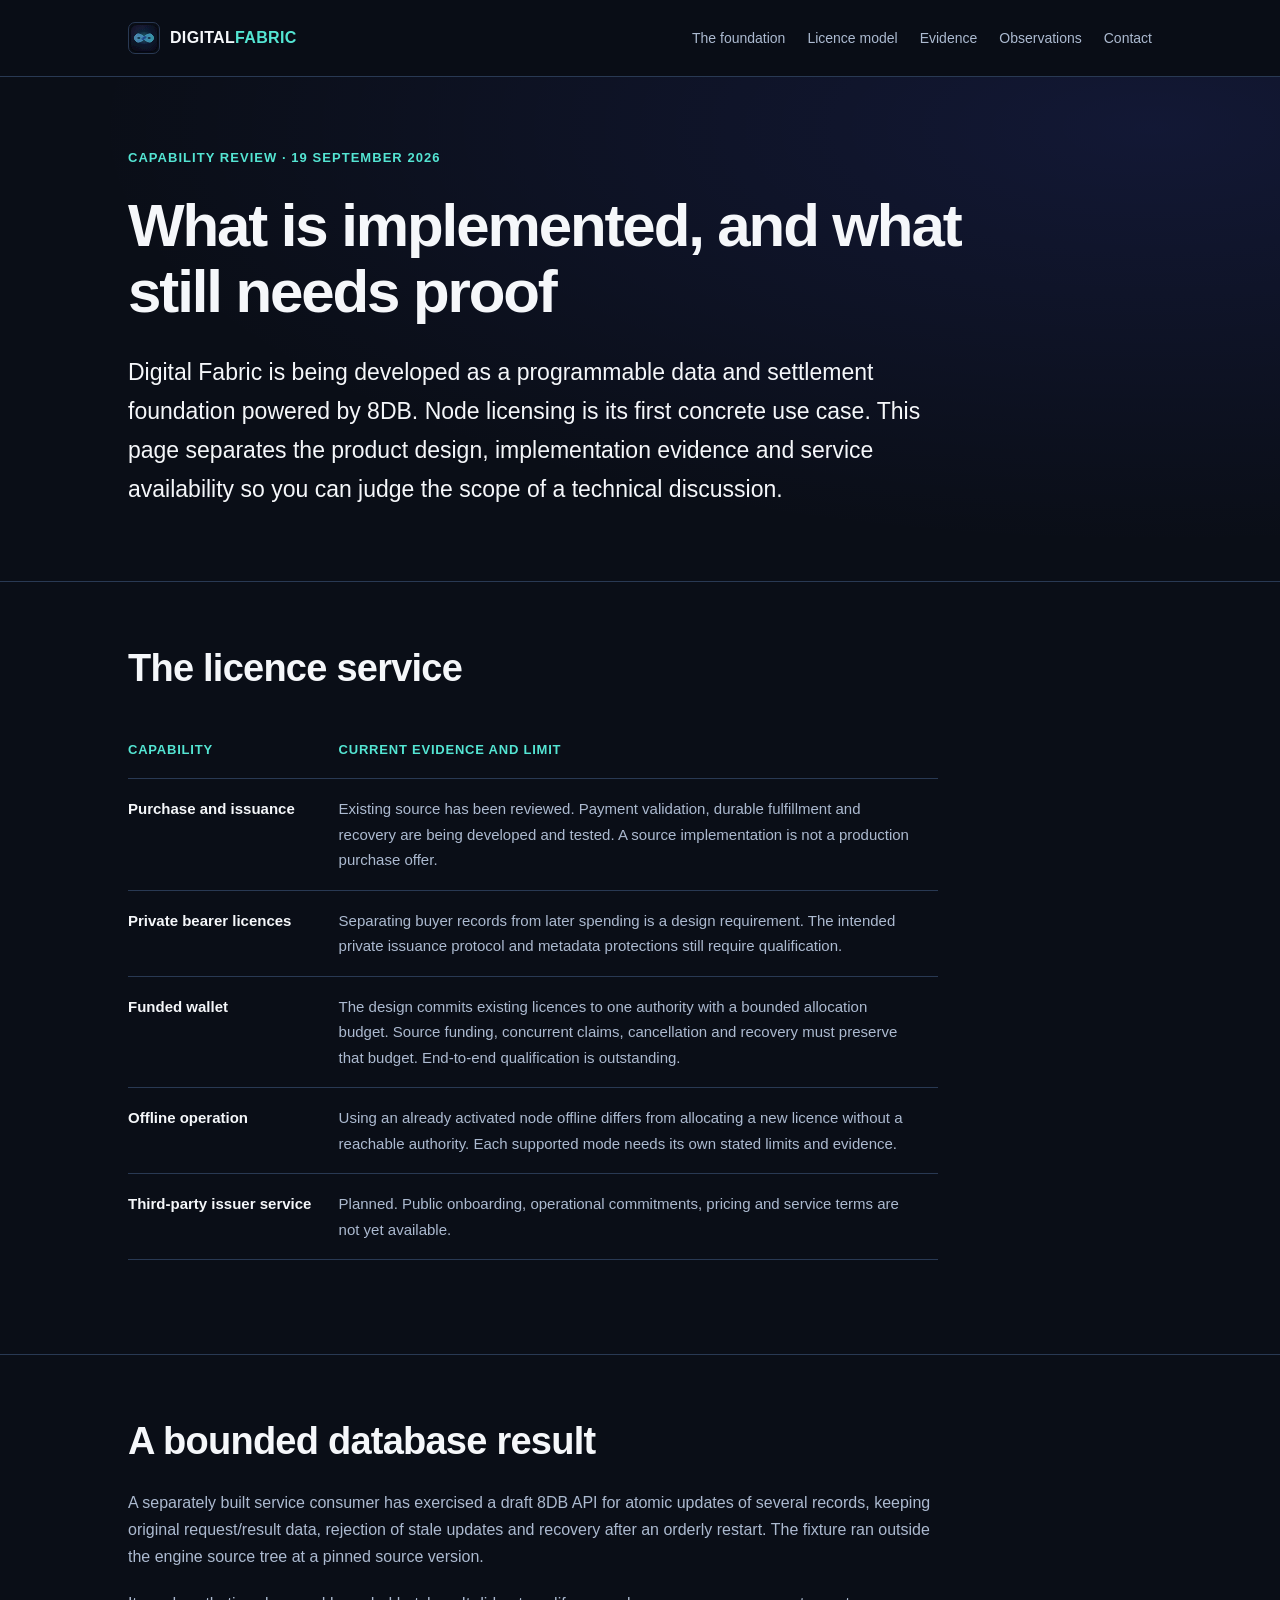
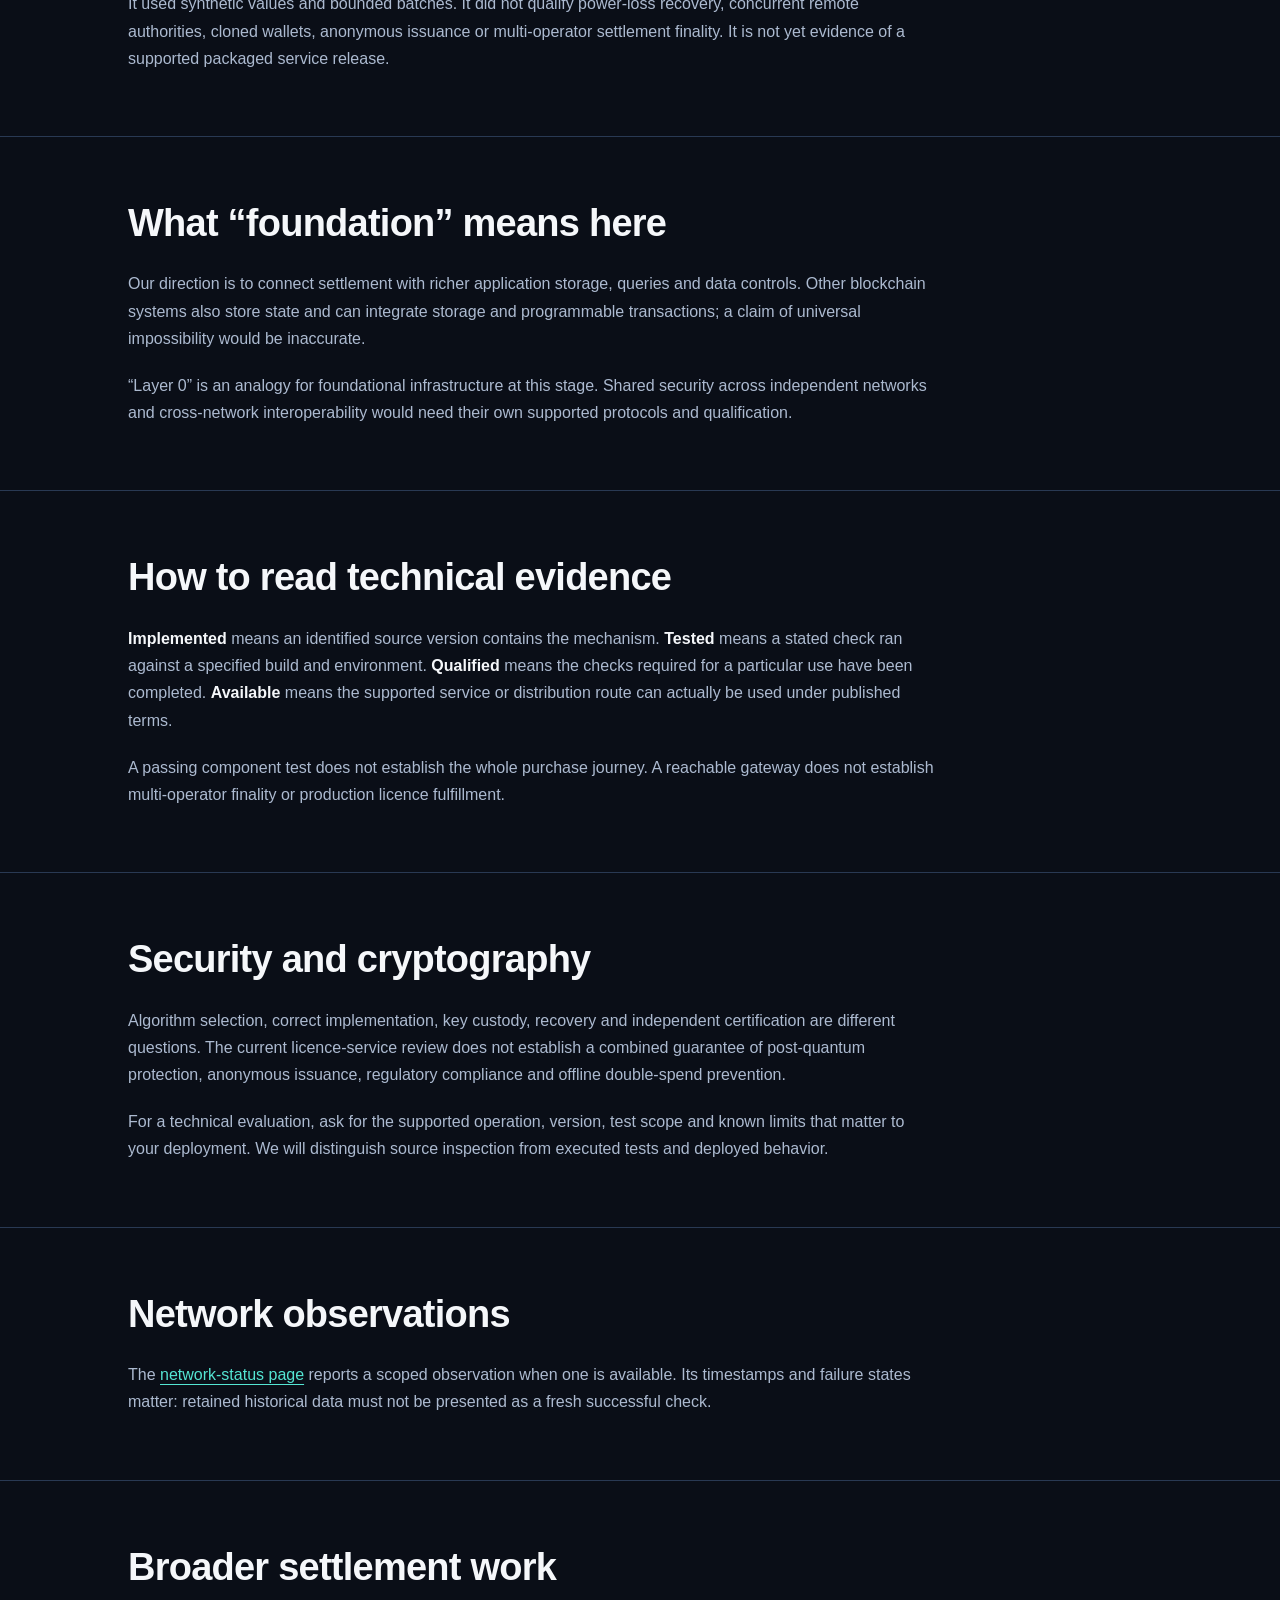
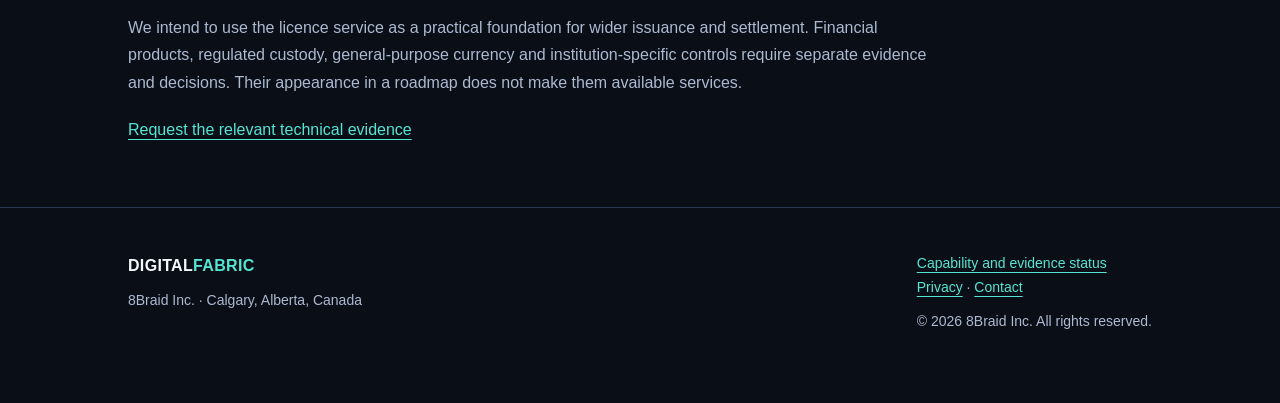
==== commit 2cf18d5a: "Clarify consumer evidence and keep privacy control clear of mobile content" ====
--- a/claims.html
+++ b/claims.html
@@ -16,7 +16,7 @@
 <tr><th scope="row">Funded wallet</th><td>The design commits existing licences to one authority with a bounded allocation budget. Source funding, concurrent claims, cancellation and recovery must preserve that budget. End-to-end qualification is outstanding.</td></tr>
 <tr><th scope="row">Offline operation</th><td>Using an already activated node offline differs from allocating a new licence without a reachable authority. Each supported mode needs its own stated limits and evidence.</td></tr>
 <tr><th scope="row">Third-party issuer service</th><td>Planned. Public onboarding, operational commitments, pricing and service terms are not yet available.</td></tr>
-</tbody></table></div></div></div></section><section id="evidence-2"><div class="wrap"><h2>A bounded database result</h2><div class="reading"><p>An independent consumer has exercised a draft 8DB API for atomic updates of several records, keeping original request/result data, rejection of stale updates and recovery after an orderly restart. The fixture ran outside the engine source tree at a pinned source version.</p>
+</tbody></table></div></div></div></section><section id="evidence-2"><div class="wrap"><h2>A bounded database result</h2><div class="reading"><p>A separately built service consumer has exercised a draft 8DB API for atomic updates of several records, keeping original request/result data, rejection of stale updates and recovery after an orderly restart. The fixture ran outside the engine source tree at a pinned source version.</p>
 <p>It used synthetic values and bounded batches. It did not qualify power-loss recovery, concurrent remote authorities, cloned wallets, anonymous issuance or multi-operator settlement finality. It is not yet evidence of a supported packaged service release.</p></div></div></section><section id="evidence-3"><div class="wrap"><h2>What “foundation” means here</h2><div class="reading"><p>Our direction is to connect settlement with richer application storage, queries and data controls. Other blockchain systems also store state and can integrate storage and programmable transactions; a claim of universal impossibility would be inaccurate.</p>
 <p>“Layer 0” is an analogy for foundational infrastructure at this stage. Shared security across independent networks and cross-network interoperability would need their own supported protocols and qualification.</p></div></div></section><section id="evidence-4"><div class="wrap"><h2>How to read technical evidence</h2><div class="reading"><p><strong>Implemented</strong> means an identified source version contains the mechanism. <strong>Tested</strong> means a stated check ran against a specified build and environment. <strong>Qualified</strong> means the checks required for a particular use have been completed. <strong>Available</strong> means the supported service or distribution route can actually be used under published terms.</p>
 <p>A passing component test does not establish the whole purchase journey. A reachable gateway does not establish multi-operator finality or production licence fulfillment.</p></div></div></section><section id="evidence-5"><div class="wrap"><h2>Security and cryptography</h2><div class="reading"><p>Algorithm selection, correct implementation, key custody, recovery and independent certification are different questions. The current licence-service review does not establish a combined guarantee of post-quantum protection, anonymous issuance, regulatory compliance and offline double-spend prevention.</p>
